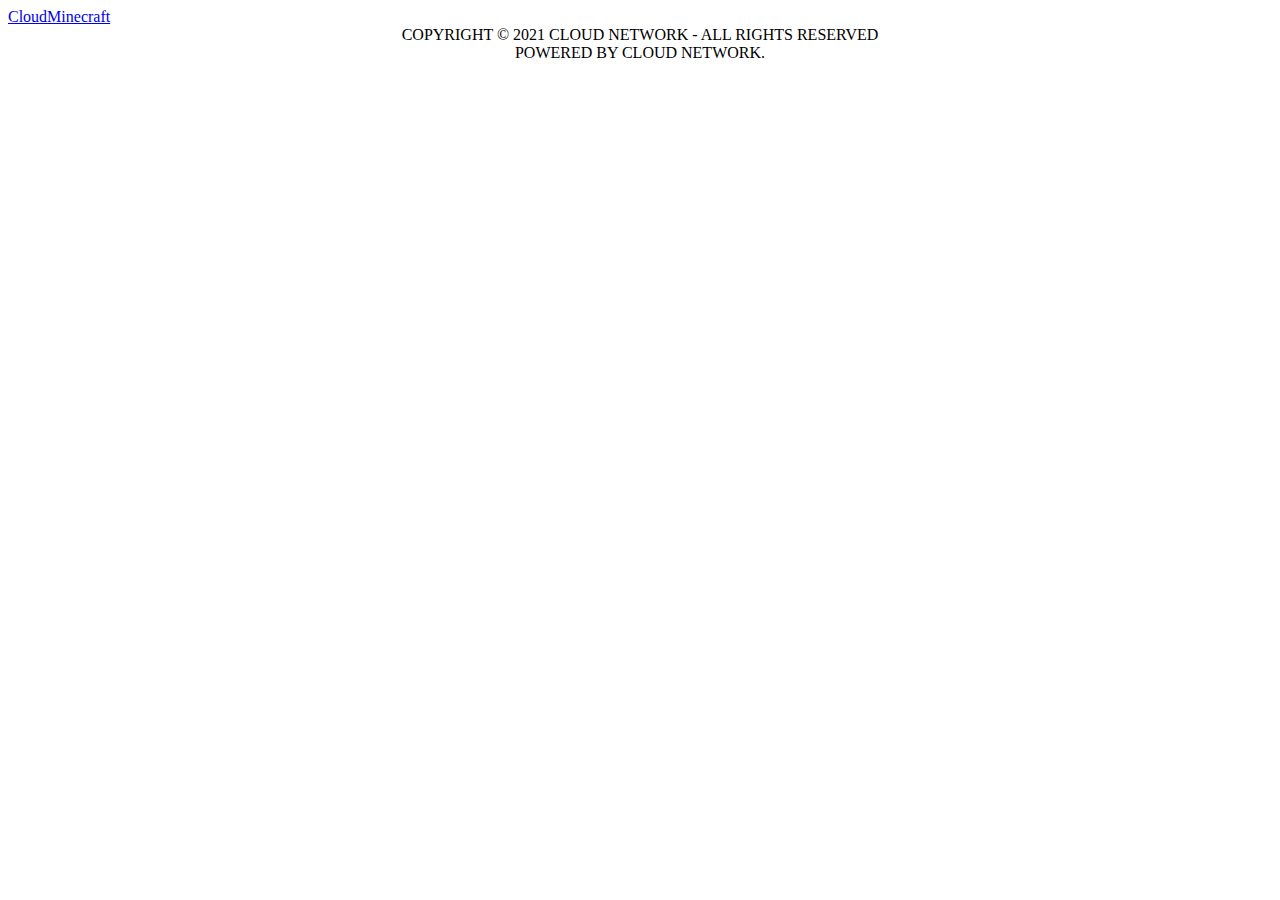
==== discord.html @ 2c4fd4db "Update discord.html" ====
<!DOCTYPE html>
<html>
<head>
	<link rel="stylesheet" type="text/css" href="./css/style1.css">
	<title>CloudMinecraft - Discord</title>
</head>
<body class="body2">
	<div class="bton">
		<a href="https://discord.gg/6E2sRdzGUr">СloudMinecraft</a> 
	</div>
<center>
	<footer>
		COPYRIGHT © 2021 CLOUD NETWORK - ALL RIGHTS RESERVED<br>POWERED BY CLOUD NETWORK.
	</footer>
</center>
</body>
</html>
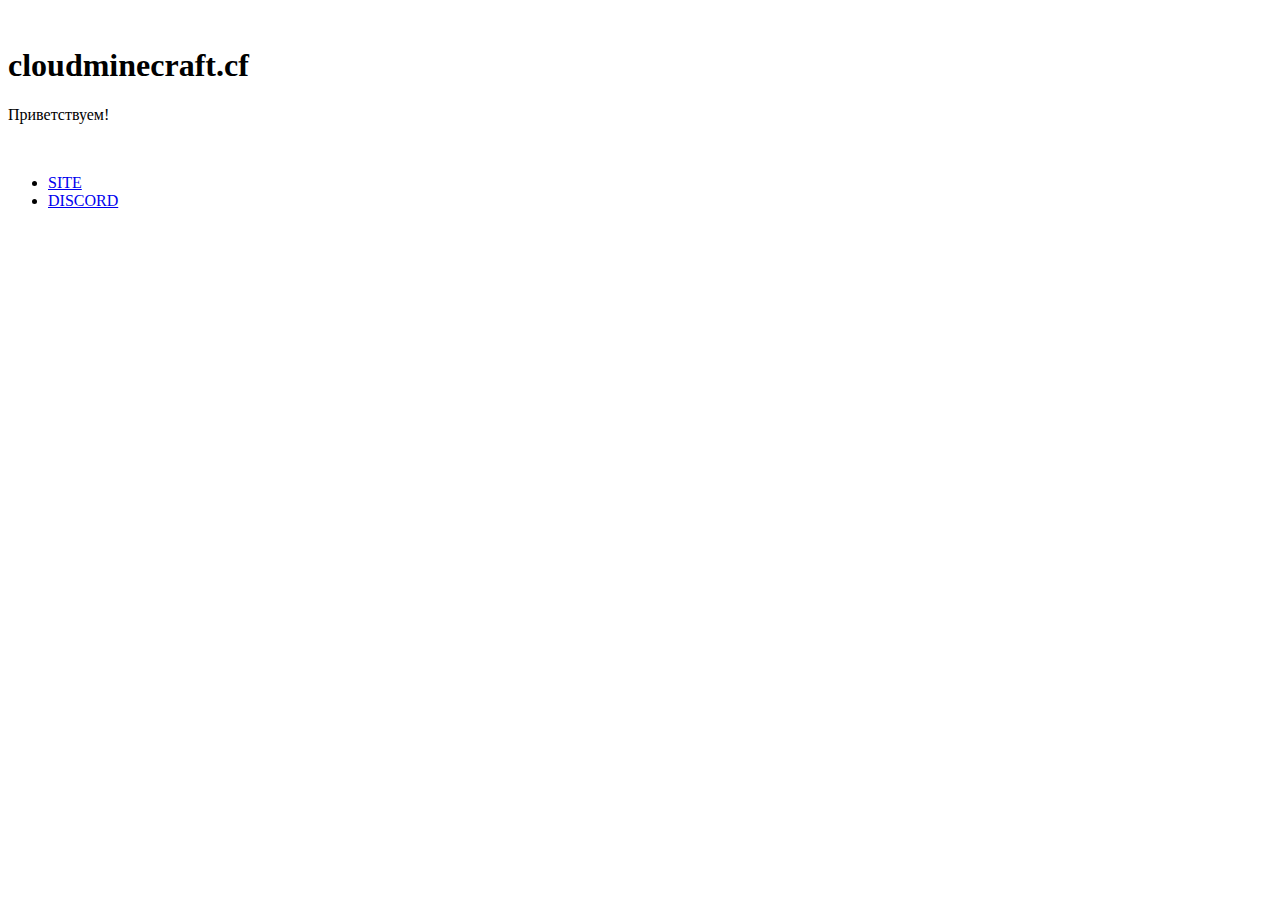
==== commit 03e2e0e6: "Update discord.html" ====
--- a/discord.html
+++ b/discord.html
@@ -1,17 +1,118 @@
-<!DOCTYPE html>
-<html>
-<head>
-	<link rel="stylesheet" type="text/css" href="./css/style1.css">
-	<title>CloudMinecraft - Discord</title>
-</head>
-<body class="body2">
-	<div class="bton">
-		<a href="https://discord.gg/6E2sRdzGUr">СloudMinecraft</a> 
-	</div>
-<center>
-	<footer>
-		COPYRIGHT © 2021 CLOUD NETWORK - ALL RIGHTS RESERVED<br>POWERED BY CLOUD NETWORK.
-	</footer>
-</center>
-</body>
-</html>
+<!DOCTYPE html>
+<html lang="en-us" class="no-js">
+
+	<head>
+		<meta charset="utf-8">
+        <title>CloudSite</title>
+        <meta name="description" content="The description should optimally be between 150-160 characters.">
+        <meta name="viewport" content="width=device-width, initial-scale=1.0">
+        <meta name="author" content="Madeon08">
+        <link rel="stylesheet" href="css/font-awesome.min.css" />
+        <link rel="stylesheet" href="css/font-awesome1.css" />
+
+
+        <!-- ================= Favicon ================== -->
+        <!-- Standard -->
+        <link rel="shortcut icon" href="img/favicon.png">
+        <!-- Retina iPad Touch Icon-->
+        <link rel="apple-touch-icon" sizes="144x144" href="img/favicon-retina-ipad.png">
+        <!-- Retina iPhone Touch Icon-->
+        <link rel="apple-touch-icon" sizes="114x114" href="img/favicon-retina-iphone.png">
+        <!-- Standard iPad Touch Icon--> 
+        <link rel="apple-touch-icon" sizes="72x72" href="img/favicon-standard-ipad.png">
+        <!-- Standard iPhone Touch Icon--> 
+        <link rel="apple-touch-icon" sizes="57x57" href="img/favicon-standard-iphone.png">
+
+        <!-- ============== Resources style ============== -->
+        <link rel="stylesheet" href="css/style1.css" />
+
+		<!-- Modernizr runs quickly on page load to detect features -->
+		
+	</head>
+	
+	<body>
+
+		<!-- Page preloader -->
+		<div id="loading">
+			<div id="preloader">
+				<span></span>
+				<span></span>
+			</div>
+		</div>
+
+		<!-- Overlay and Star effect -->
+		<div class="global-overlay">
+			<div class="overlay skew-part">
+
+				<div id='stars'></div>
+				<div id='stars2'></div>
+				<div id='stars3'></div>
+
+			</div>
+		</div>
+
+		<!-- START - Home/Left Part -->
+		<section id="left-side">
+
+			<!-- Your logo -->
+			<img src="img/logo.png" alt="" class="brand-logo" />
+
+			<div class="content">
+
+				<h1 class="text-intro opacity-0">cloudminecraft.cf<br></h1>
+
+				<p class="text-intro opacity-0">Приветствуем!</p>
+				<br>
+
+				<nav>
+					<ul>
+						<li>
+							<a href="https://cloudminecraft.cf/discord.html" class="light-btn text-intro opacity-0">SITE</a>
+						</li>
+						<li>
+							<a href="https://discord.gg/6E2sRdzGUr" class="action-btn trigger text-intro opacity-0">DISCORD</a>
+						</li>
+					</ul>
+				</nav>
+
+			</div>
+
+			<!-- Social icons -->
+			<div class="social-icons">
+
+
+
+			</div>
+
+		</section>
+		<!-- END - Home/Left Part -->
+
+			<footer>
+
+				<p style="color:white">Mojang © 2009-2021. "Minecraft" is a trademark of Mojang AB</p>
+
+			</footer>
+
+		</section>
+
+	<!-- * Libraries jQuery, Easing and Bootstrap - Be careful to not remove them * -->
+	<script src="js/jquery.min.js"></script>
+	<script src="js/jquery.easings.min.js"></script>
+	<script src="js/bootstrap.min.js"></script>
+
+	<!-- PhotoSwipe Core JS file -->
+	<script src="js/velocity.min.js"></script> 
+
+	<!-- PhotoSwipe UI JS file -->
+	<script src="js/velocity.ui.min.js"></script> 
+
+	<!-- Slideshow/Image plugin -->
+	<script src="js/vegas.js"></script>
+	<!-- Main JS File -->
+	<script src="js/main.js"></script>
+	<script src="js/status.js"></script>
+	
+
+	</body>
+
+</html>
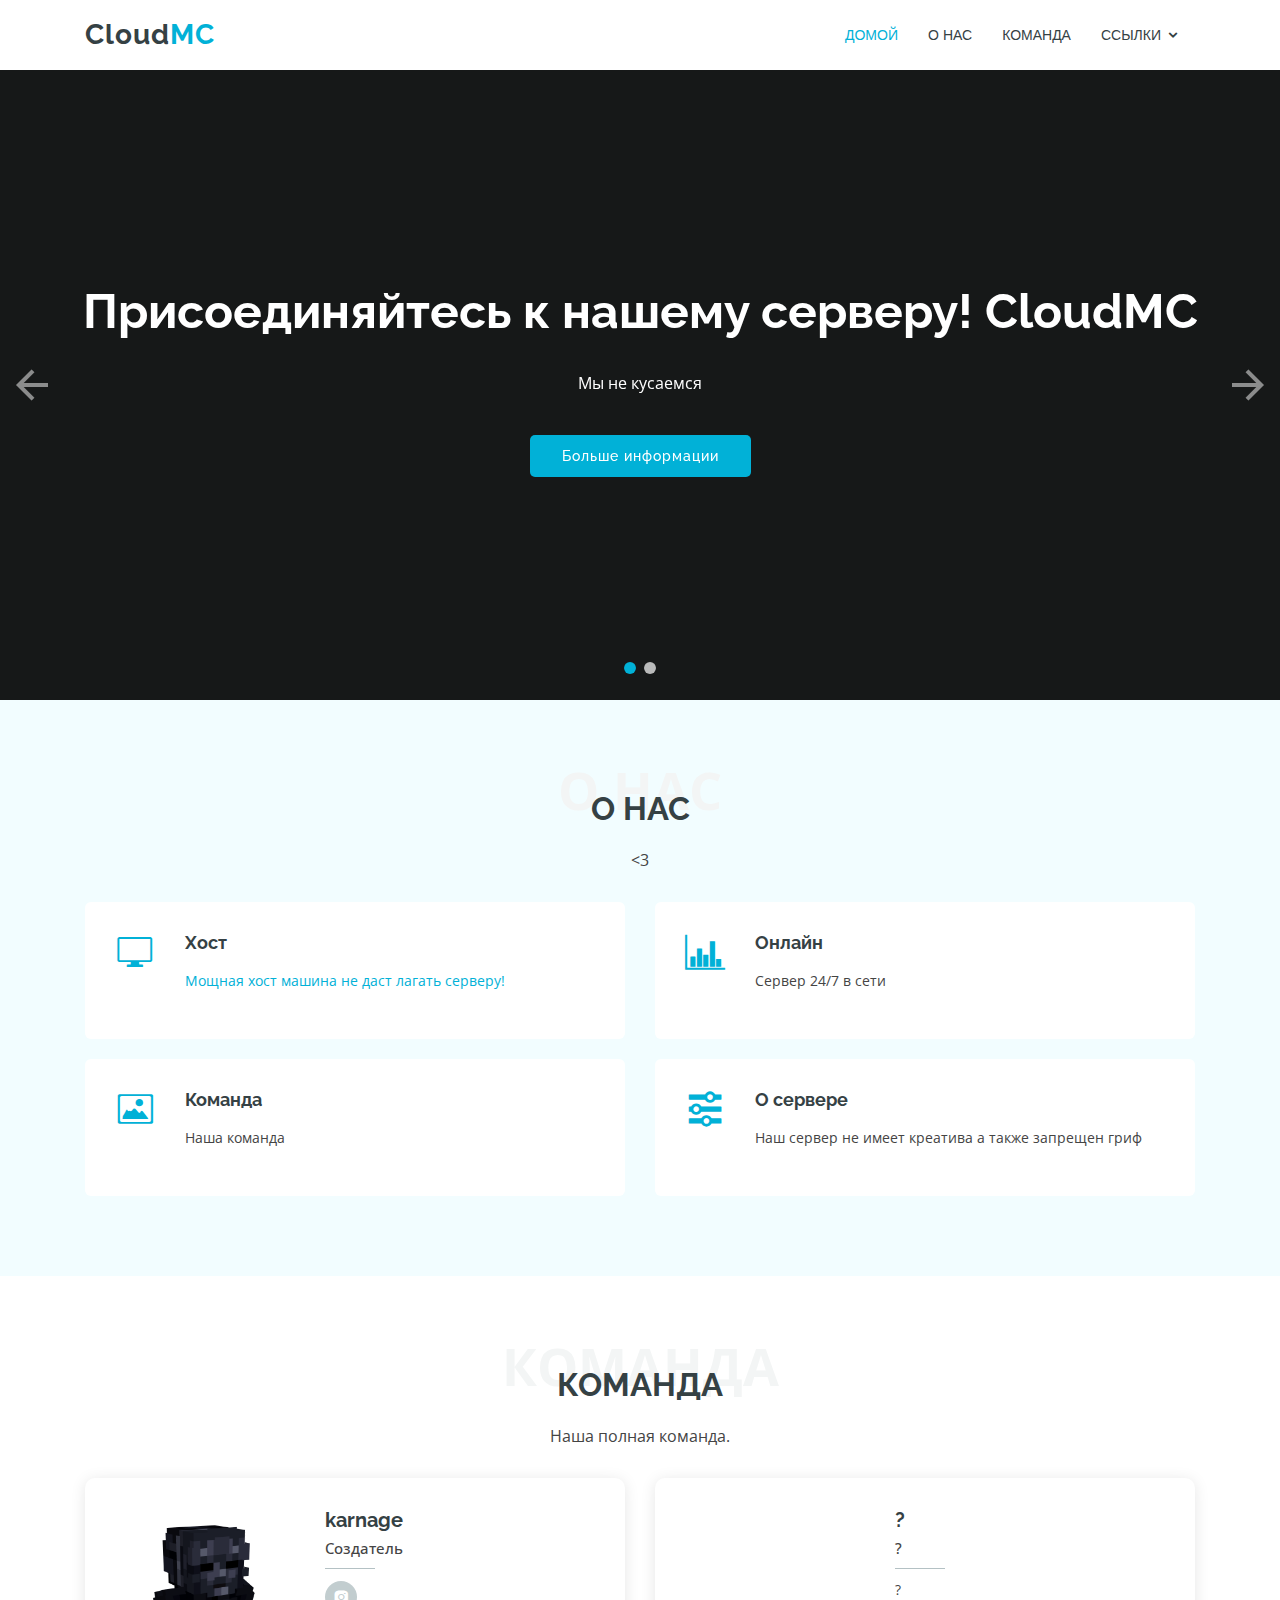
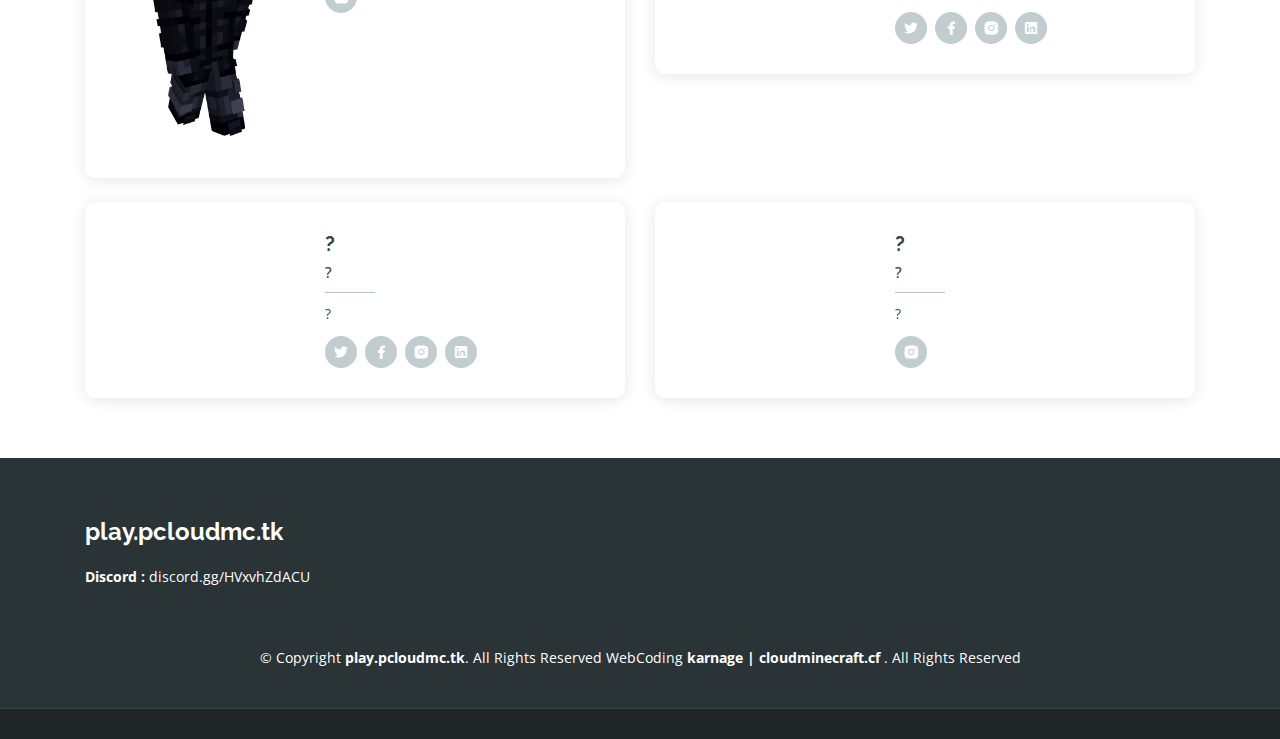
==== commit 089d0a16: "Update discord.html" ====
--- a/discord.html
+++ b/discord.html
@@ -1,118 +1,293 @@
 <!DOCTYPE html>
-<html lang="en-us" class="no-js">
-
-	<head>
-		<meta charset="utf-8">
-        <title>CloudSite</title>
-        <meta name="description" content="The description should optimally be between 150-160 characters.">
-        <meta name="viewport" content="width=device-width, initial-scale=1.0">
-        <meta name="author" content="Madeon08">
-        <link rel="stylesheet" href="css/font-awesome.min.css" />
-        <link rel="stylesheet" href="css/font-awesome1.css" />
-
-
-        <!-- ================= Favicon ================== -->
-        <!-- Standard -->
-        <link rel="shortcut icon" href="img/favicon.png">
-        <!-- Retina iPad Touch Icon-->
-        <link rel="apple-touch-icon" sizes="144x144" href="img/favicon-retina-ipad.png">
-        <!-- Retina iPhone Touch Icon-->
-        <link rel="apple-touch-icon" sizes="114x114" href="img/favicon-retina-iphone.png">
-        <!-- Standard iPad Touch Icon--> 
-        <link rel="apple-touch-icon" sizes="72x72" href="img/favicon-standard-ipad.png">
-        <!-- Standard iPhone Touch Icon--> 
-        <link rel="apple-touch-icon" sizes="57x57" href="img/favicon-standard-iphone.png">
-
-        <!-- ============== Resources style ============== -->
-        <link rel="stylesheet" href="css/style1.css" />
-
-		<!-- Modernizr runs quickly on page load to detect features -->
-		
-	</head>
-	
-	<body>
-
-		<!-- Page preloader -->
-		<div id="loading">
-			<div id="preloader">
-				<span></span>
-				<span></span>
-			</div>
-		</div>
-
-		<!-- Overlay and Star effect -->
-		<div class="global-overlay">
-			<div class="overlay skew-part">
-
-				<div id='stars'></div>
-				<div id='stars2'></div>
-				<div id='stars3'></div>
-
-			</div>
-		</div>
-
-		<!-- START - Home/Left Part -->
-		<section id="left-side">
-
-			<!-- Your logo -->
-			<img src="img/logo.png" alt="" class="brand-logo" />
-
-			<div class="content">
-
-				<h1 class="text-intro opacity-0">cloudminecraft.cf<br></h1>
-
-				<p class="text-intro opacity-0">Приветствуем!</p>
-				<br>
-
-				<nav>
-					<ul>
-						<li>
-							<a href="https://cloudminecraft.cf/discord.html" class="light-btn text-intro opacity-0">SITE</a>
-						</li>
-						<li>
-							<a href="https://discord.gg/6E2sRdzGUr" class="action-btn trigger text-intro opacity-0">DISCORD</a>
-						</li>
-					</ul>
-				</nav>
-
-			</div>
-
-			<!-- Social icons -->
-			<div class="social-icons">
-
-
-
-			</div>
-
-		</section>
-		<!-- END - Home/Left Part -->
-
-			<footer>
-
-				<p style="color:white">Mojang © 2009-2021. "Minecraft" is a trademark of Mojang AB</p>
-
-			</footer>
-
-		</section>
-
-	<!-- * Libraries jQuery, Easing and Bootstrap - Be careful to not remove them * -->
-	<script src="js/jquery.min.js"></script>
-	<script src="js/jquery.easings.min.js"></script>
-	<script src="js/bootstrap.min.js"></script>
-
-	<!-- PhotoSwipe Core JS file -->
-	<script src="js/velocity.min.js"></script> 
-
-	<!-- PhotoSwipe UI JS file -->
-	<script src="js/velocity.ui.min.js"></script> 
-
-	<!-- Slideshow/Image plugin -->
-	<script src="js/vegas.js"></script>
-	<!-- Main JS File -->
-	<script src="js/main.js"></script>
-	<script src="js/status.js"></script>
-	
-
-	</body>
+<html lang="en">
+
+<head>
+  <meta charset="utf-8">
+  <meta content="width=device-width, initial-scale=1.0" name="viewport">
+
+  <title>CloudMC</title>
+  <meta content="" name="descriptison">
+  <meta content="" name="keywords">
+
+  <!-- Favicons -->
+  <link href="assets/img/favicon.png" rel="icon">
+  <link href="assets/img/apple-touch-icon.png" rel="apple-touch-icon">
+
+  <!-- Google Fonts -->
+  <link href="https://fonts.googleapis.com/css?family=Open+Sans:300,300i,400,400i,600,600i,700,700i|Raleway:300,300i,400,400i,500,500i,600,600i,700,700i|Poppins:300,300i,400,400i,500,500i,600,600i,700,700i" rel="stylesheet">
+
+  <!-- Vendor CSS Files -->
+  <link href="assets/vendor/bootstrap/css/bootstrap.min.css" rel="stylesheet">
+  <link href="assets/vendor/icofont/icofont.min.css" rel="stylesheet">
+  <link href="assets/vendor/boxicons/css/boxicons.min.css" rel="stylesheet">
+  <link href="assets/vendor/animate.css/animate.min.css" rel="stylesheet">
+  <link href="assets/vendor/remixicon/remixicon.css" rel="stylesheet">
+  <link href="assets/vendor/venobox/venobox.css" rel="stylesheet">
+  <link href="assets/vendor/owl.carousel/assets/owl.carousel.min.css" rel="stylesheet">
+
+  <!-- Template Main CSS File -->
+  <link href="assets/css/style.css" rel="stylesheet">
+
+  <!-- =======================================================
+  * Author: BootstrapMade.com
+  * License: https://bootstrapmade.com/license/
+  ======================================================== -->
+    <!-- =======================================================
+  * ThreadHost.de
+  * Edit-Author: EisLeis
+  * License: https://bootstrapmade.com/license/
+  ======================================================== -->
+</head>
+
+  <!-- ======= Header ======= -->
+  <header id="header" class="d-flex align-items-center">
+    <div class="container d-flex align-items-center">
+
+      <div class="logo mr-auto">
+        <h1 class="text-light"><a href="index.html">Cloud<span>MC</span></a></h1>
+        <!-- Uncomment below if you prefer to use an image logo -->
+        <!-- <a href="index.html"><img src="assets/img/logo.png" alt="" class="img-fluid"></a>-->
+      </div>
+
+      <nav class="nav-menu d-none d-lg-block">
+        <ul>
+          <li class="active"><a href="#header">Домой</a></li>
+          <li><a href="#services">О нас</a></li>
+          <li><a href="#team">Команда</a></li>
+          <li class="drop-down"><a href="">Ссылки</a>
+            <ul>
+                <ul>
+                </ul>
+              </li>
+              <li><a href="https://forms.gle/HvjXHpqaxE9VQhRm8">TicketForm</a></li>
+		<li><a href="https://docs.google.com/forms/d/e/1FAIpQLSdvkVrG5wBsSUEAjVEsTMEdqXWq1_Q1f9gw4Xvino4UOkyVHA/viewform">Support</a></li>
+
+
+            </ul>
+          </li>        
+        </ul>
+      </nav><!-- .nav-menu -->
+
+    </div>
+  </header><!-- End Header -->
+
+  <!-- ======= Hero Section ======= -->
+  <section id="hero">
+    <div class="hero-container">
+      <div id="heroCarousel" class="carousel slide carousel-fade" data-ride="carousel">
+
+        <ol class="carousel-indicators" id="hero-carousel-indicators"></ol>
+
+        <div class="carousel-inner" role="listbox">
+
+          <!-- Slide 1 -->
+          <div class="carousel-item active" style="background-image: url(https://ru-minecraft.ru/uploads/posts/2018-07/1532215840_2894526.jpg);">
+            <div class="carousel-container">
+              <div class="carousel-content">
+                <h2 class="animate__animated animate__fadeInDown">Присоединяйтесь к нашему серверу! <span>CloudMC</span></h2>
+                <p class="animate__animated animate__fadeInUp">Мы не кусаемся</p>
+                <a href="#services" class="btn-get-started scrollto animate__animated animate__fadeInUp">Больше информации</a>
+              </div>
+            </div>
+          </div>
+
+          <!-- Slide 2 -->
+          <div class="carousel-item" style="background-image: url(https://ru-minecraft.ru/uploads/posts/2018-07/1532215840_2894526.jpg);">
+            <div class="carousel-container">
+              <div class="carousel-content">
+                <h2 class="animate__animated animate__fadeInDown">Наш сервер - ваше будущее!</h2>
+                <p class="animate__animated animate__fadeInUp">Самодельные плагины(нет)</p>
+                <a href="#services" class="btn-get-started scrollto animate__animated animate__fadeInUp">Больше информации</a>
+              </div>
+            </div>
+          </div>
+        </div>
+
+        <a class="carousel-control-prev" href="#heroCarousel" role="button" data-slide="prev">
+          <span class="carousel-control-prev-icon ri-arrow-left-line" aria-hidden="true"></span>
+          <span class="sr-only">Преведущая</span>
+        </a>
+
+        <a class="carousel-control-next" href="#heroCarousel" role="button" data-slide="next">
+          <span class="carousel-control-next-icon ri-arrow-right-line" aria-hidden="true"></span>
+          <span class="sr-only">Следующая</span>
+        </a>
+
+      </div>
+    </div>
+  </section><!-- End Hero -->
+
+  <main id="main">
+    <!-- ======= Services Section ======= -->
+    <section id="services" class="services section-bg">
+      <div class="container">
+
+        <div class="section-title">
+          <span>О нас</span>
+          <h2>О нас</h2>
+          <p><3 </p>
+        </div>
+
+        <div class="row">
+          <div class="col-md-6">
+            <div class="icon-box">
+              <i class="icofont-computer"></i>
+              <h4><a href="#">Хост</h4>
+              <p>Мощная хост машина не даст лагать серверу!</p>
+            </div>
+          </div>
+          <div class="col-md-6 mt-4 mt-md-0">
+            <div class="icon-box">
+              <i class="icofont-chart-bar-graph"></i>
+              <h4><a href="#">Онлайн</a></h4>
+              <p>Сервер 24/7 в сети</p>
+            </div>
+          </div>
+          <div class="col-md-6 mt-4 mt-md-0">
+            <div class="icon-box">
+              <i class="icofont-image"></i>
+              <h4><a href="#team">Команда</a></h4>
+              <p>Наша команда</p>
+            </div>
+          </div>
+          <div class="col-md-6 mt-4 mt-md-0">
+            <div class="icon-box">
+              <i class="icofont-settings"></i>
+              <h4><a href="#">О сервере</a></h4>
+              <p>Наш сервер не имеет креатива
+              а также запрещен гриф</p>
+            </div>
+          </div>
+        </div>
+
+      </div>
+    </section><!-- End Services Section -->
+
+    <!-- ======= Team Section ======= -->
+    <section id="team" class="team">
+      <div class="container">
+
+        <div class="section-title">
+          <span>Команда</span>
+          <h2>Команда</h2>
+          <p>Наша полная команда.</p>
+        </div>
+
+        <div class="row">
+
+          <div class="col-lg-6">
+            <div class="member d-flex align-items-start">
+              <div class="pic"><img src="assets/img/team/Skin1.png" class="img-fluid" alt=""></div>
+              <div class="member-info">
+                <h4>karnage</h4>
+                <span>Cоздатель</span>
+                <p></p>
+                <div class="social">
+                  <a href="https://www.instagram.com/ya_dofik"><i class="ri-instagram-fill"></i></a>
+                </div>
+              </div>
+            </div>
+          </div>
+
+          <div class="col-lg-6 mt-4 mt-lg-0">
+            <div class="member d-flex align-items-start">
+              <div class="pic"><img src="assets/img/team/skin_allesio.png" class="img-fluid" alt=""></div>
+              <div class="member-info">
+                <h4>?</h4>
+                <span>?</span>
+                <p>?</p>
+                <div class="social">
+                  <a href=""><i class="ri-twitter-fill"></i></a>
+                  <a href=""><i class="ri-facebook-fill"></i></a>
+                  <a href=""><i class="ri-instagram-fill"></i></a>
+                  <a href=""> <i class="ri-linkedin-box-fill"></i> </a>
+                </div>
+              </div>
+            </div>
+          </div>
+
+          <div class="col-lg-6 mt-4">
+            <div class="member d-flex align-items-start">
+              <div class="pic"><img src="assets/img/team/skin_lukas.png" class="img-fluid" alt=""></div>
+              <div class="member-info">
+                <h4>?</h4>
+                <span>?</span>
+                <p>?</p>
+                <div class="social">
+                  <a href=""><i class="ri-twitter-fill"></i></a>
+                  <a href=""><i class="ri-facebook-fill"></i></a>
+                  <a href=""><i class="ri-instagram-fill"></i></a>
+                  <a href=""> <i class="ri-linkedin-box-fill"></i> </a>
+                </div>
+              </div>
+            </div>
+          </div>
+
+          <div class="col-lg-6 mt-4">
+            <div class="member d-flex align-items-start">
+              <div class="pic"><img src="assets/img/team/skin_rosa.png" class="img-fluid" alt=""></div>
+              <div class="member-info">
+                <h4>?</h4>
+                <span>?</span>
+                <p>?</p>
+                <div class="social">
+                  <a href=""><i class="ri-instagram-fill"></i></a>
+                </div>
+              </div>
+            </div>
+          </div>
+
+        </div>
+
+      </div>
+    </section><!-- End Team Section -->
+
+ 
+
+
+  </main><!-- End #main -->
+
+  <!-- ======= Footer ======= -->
+  <footer id="footer">
+    <div class="footer-top">
+      <div class="container">
+        <div class="row">
+
+          <div class="col-lg-3 col-md-6">
+            <div class="footer-info">
+              <h3>play.pcloudmc.tk</h3>
+                <strong>Discord :</strong> discord.gg/HVxvhZdACU<br>
+        </div>
+      </div>
+    </div>
+
+    <div class="container">
+      <div class="copyright">
+        &copy; Copyright <strong><span>play.pcloudmc.tk</span></strong>. All Rights Reserved
+		          WebCoding <strong><span>karnage | cloudminecraft.cf </span></strong>. All Rights Reserved
+      </div> 
+      <div class="credits">
+      </div>
+    </div>
+  </footer><!-- End Footer -->
+
+  <a href="#" class="back-to-top"><i class="icofont-simple-up"></i></a>
+
+  <!-- Vendor JS Files -->
+  <script src="assets/vendor/jquery/jquery.min.js"></script>
+  <script src="assets/vendor/bootstrap/js/bootstrap.bundle.min.js"></script>
+  <script src="assets/vendor/jquery.easing/jquery.easing.min.js"></script>
+  <script src="assets/vendor/php-email-form/validate.js"></script>
+  <script src="assets/vendor/jquery-sticky/jquery.sticky.js"></script>
+  <script src="assets/vendor/waypoints/jquery.waypoints.min.js"></script>
+  <script src="assets/vendor/counterup/counterup.min.js"></script>
+  <script src="assets/vendor/isotope-layout/isotope.pkgd.min.js"></script>
+  <script src="assets/vendor/venobox/venobox.min.js"></script>
+  <script src="assets/vendor/owl.carousel/owl.carousel.min.js"></script>
+
+  <!-- Template Main JS File -->
+  <script src="assets/js/main.js"></script>
+
+</body>
 
 </html>
